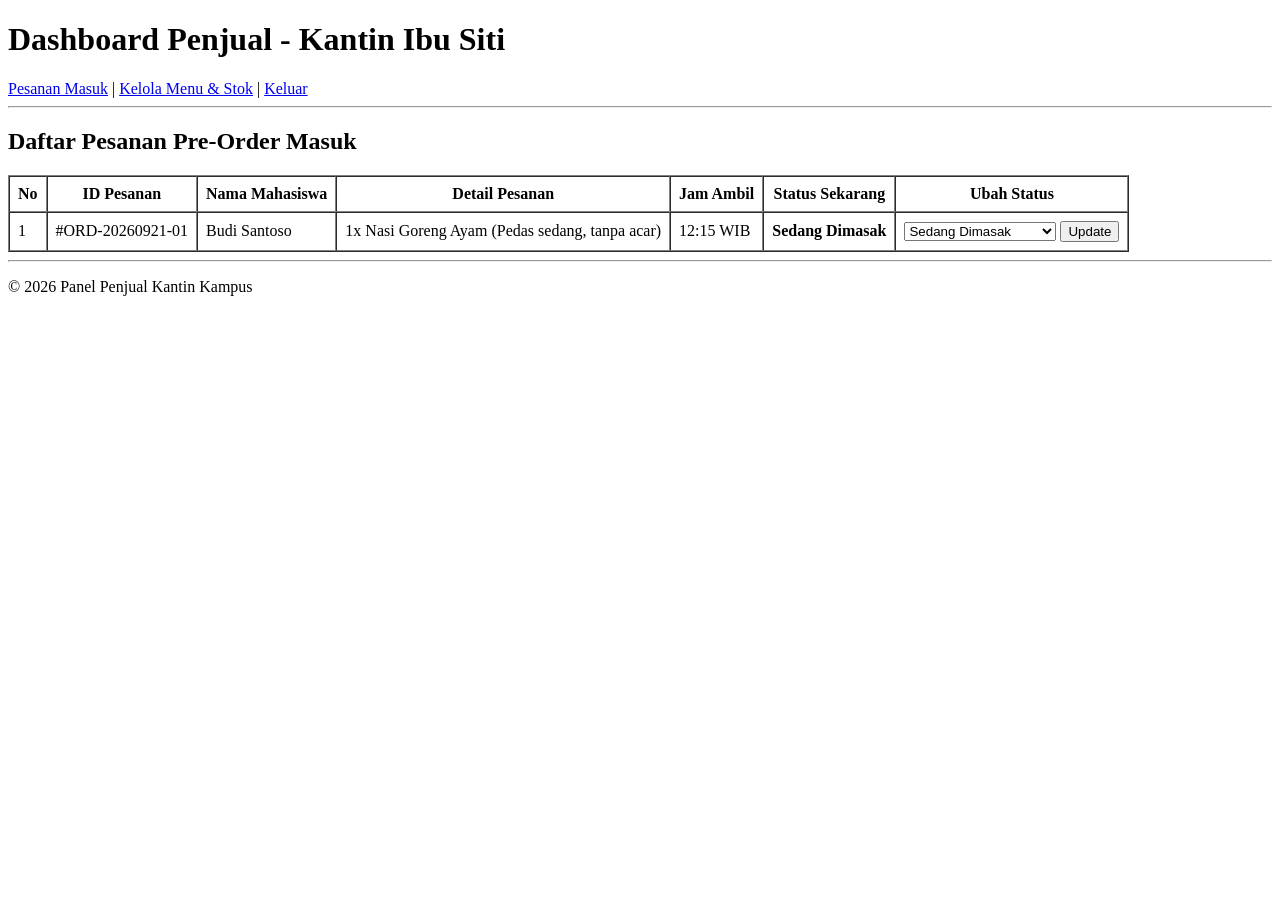
==== Penjual/dashboard.html @ 522747b7 "html dan css TapEat" ====
<!DOCTYPE html>
<html lang="id">
<head>
    <meta charset="UTF-8">
    <meta name="viewport" content="width=device-width, initial-scale=1.0">
    <title>Dashboard Penjual - Kantin Ibu Siti</title>
    <link rel="stylesheet" href=".../Assets/style.css">
</head>
<body>
    <header>
        <h1>Dashboard Penjual - Kantin Ibu Siti</h1>
        <nav>
            <a href="dashboard.html">Pesanan Masuk</a> | 
            <a href="menu.html">Kelola Menu & Stok</a> | 
            <a href="../login.html">Keluar</a>
        </nav>
    </header>
    <hr>
    <main>
        <h2>Daftar Pesanan Pre-Order Masuk</h2>
        
        <table border="1" cellpadding="8" cellspacing="0">
            <thead>
                <tr>
                    <th>No</th>
                    <th>ID Pesanan</th>
                    <th>Nama Mahasiswa</th>
                    <th>Detail Pesanan</th>
                    <th>Jam Ambil</th>
                    <th>Status Sekarang</th>
                    <th>Ubah Status</th>
                </tr>
            </thead>
            <tbody>
                <tr>
                    <td>1</td>
                    <td>#ORD-20260921-01</td>
                    <td>Budi Santoso</td>
                    <td>1x Nasi Goreng Ayam (Pedas sedang, tanpa acar)</td>
                    <td>12:15 WIB</td>
                    <td><strong>Sedang Dimasak</strong></td>
                    <td>
                        <form action="#" method="POST">
                            <select name="status">
                                <option value="menunggu">Menunggu Konfirmasi</option>
                                <option value="dimasak" selected>Sedang Dimasak</option>
                                <option value="siap">Siap Diambil</option>
                                <option value="selesai">Selesai</option>
                            </select>
                            <button type="submit">Update</button>
                        </form>
                    </td>
                </tr>
            </tbody>
        </table>
    </main>
    <hr>
    <footer>
        <p>&copy; 2026 Panel Penjual Kantin Kampus</p>
    </footer>
</body>
</html>
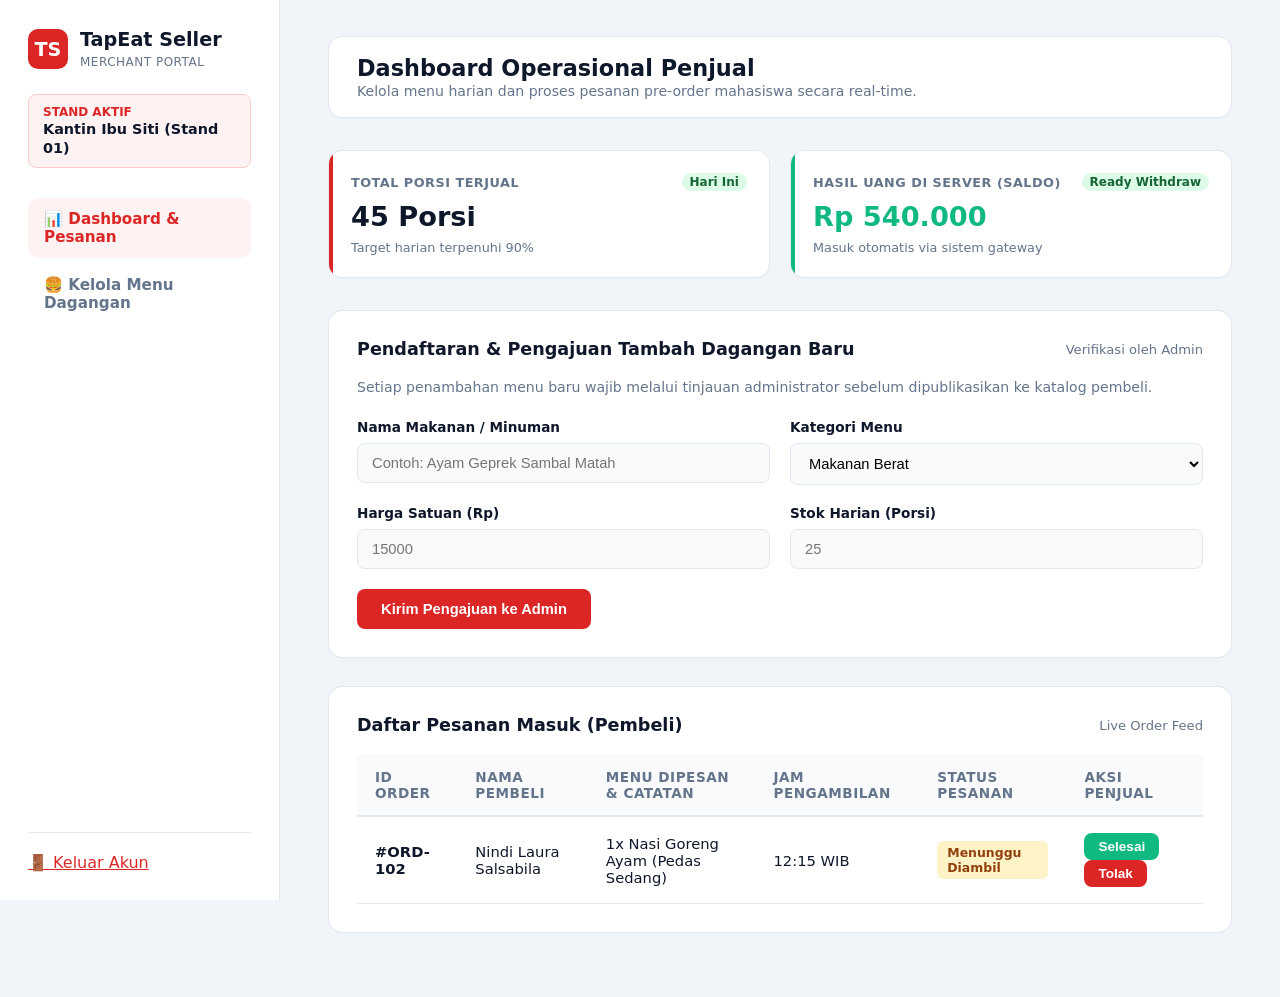
==== commit 197b033d: "Update halaman penjual dan pengguna" ====
--- a/Penjual/dashboard.html
+++ b/Penjual/dashboard.html
@@ -3,60 +3,260 @@
 <head>
     <meta charset="UTF-8">
     <meta name="viewport" content="width=device-width, initial-scale=1.0">
-    <title>Dashboard Penjual - Kantin Ibu Siti</title>
-    <link rel="stylesheet" href=".../Assets/style.css">
+    <title>Enterprise Seller Dashboard - TapEat</title>
+    <style>
+        :root { 
+            --primary: #dc2626; 
+            --primary-hover: #b91c1c; 
+            --bg-body: #f1f5f9; 
+            --surface: #ffffff; 
+            --text-main: #0f172a; 
+            --text-muted: #64748b; 
+            --border: #e2e8f0;
+            --success: #10b981;
+        }
+
+        body { 
+            font-family: 'Segoe UI', system-ui, -apple-system, sans-serif; 
+            background-color: var(--bg-body); 
+            color: var(--text-main); 
+            margin: 0; 
+            padding: 0; 
+            display: flex; 
+            min-height: 100vh; 
+        }
+        
+        /* Sidebar Professional */
+        aside { 
+            width: 280px; 
+            background: var(--surface); 
+            border-right: 1px solid var(--border); 
+            display: flex; 
+            flex-direction: column; 
+            padding: 28px; 
+            position: fixed; 
+            height: 100%; 
+            box-sizing: border-box; 
+            z-index: 50;
+        }
+        .brand-box { display: flex; align-items: center; gap: 12px; margin-bottom: 24px; }
+        .brand-logo { background: var(--primary); color: white; width: 40px; height: 40px; border-radius: 10px; display: flex; align-items: center; justify-content: center; font-weight: 700; font-size: 1.2rem; }
+        .brand-title h2 { color: var(--text-main); font-size: 1.2rem; font-weight: 700; margin: 0; }
+        .brand-title span { font-size: 0.75rem; color: var(--text-muted); font-weight: 500; text-transform: uppercase; letter-spacing: 0.5px; }
+        
+        .stand-badge-box { background: #fef2f2; border: 1px solid #fecaca; padding: 10px 14px; border-radius: 8px; margin-bottom: 30px; }
+        .stand-badge-box span { display: block; font-size: 0.75rem; color: var(--primary); font-weight: 700; text-transform: uppercase; }
+        .stand-badge-box strong { font-size: 0.9rem; color: var(--text-main); }
+
+        aside nav a { 
+            display: flex; 
+            align-items: center; 
+            gap: 12px; 
+            padding: 12px 16px; 
+            color: var(--text-muted); 
+            text-decoration: none; 
+            font-weight: 600; 
+            font-size: 0.95rem;
+            border-radius: 10px; 
+            margin-bottom: 6px; 
+            transition: all 0.2s ease; 
+        }
+        aside nav a.active, aside nav a:hover { background-color: #fef2f2; color: var(--primary); }
+        aside .sidebar-footer { margin-top: auto; padding-top: 20px; border-top: 1px solid var(--border); }
+
+        /* Main Workspace */
+        .main-content { margin-left: 280px; flex: 1; padding: 36px 48px; box-sizing: border-box; }
+        
+        /* Top Header */
+        .top-header { display: flex; justify-content: space-between; align-items: center; margin-bottom: 32px; background: var(--surface); padding: 18px 28px; border-radius: 14px; border: 1px solid var(--border); box-shadow: 0 1px 3px rgba(0,0,0,0.02); }
+        .top-header h1 { font-size: 1.4rem; font-weight: 700; margin: 0; color: var(--text-main); }
+        .top-header p { color: var(--text-muted); margin: 2px 0 0 0; font-size: 0.88rem; }
+
+        /* Stats Grid */
+        .stats-grid { display: grid; grid-template-columns: repeat(auto-fit, minmax(240px, 1fr)); gap: 20px; margin-bottom: 32px; }
+        .stat-card { background: var(--surface); border: 1px solid var(--border); border-radius: 14px; padding: 22px; box-shadow: 0 2px 4px rgba(0,0,0,0.01); position: relative; overflow: hidden; }
+        .stat-card::before { content: ''; position: absolute; top: 0; left: 0; width: 4px; height: 100%; background: var(--primary); }
+        .stat-card.success::before { background: var(--success); }
+        
+        .stat-header { display: flex; justify-content: space-between; align-items: center; margin-bottom: 10px; }
+        .stat-header h4 { margin: 0; color: var(--text-muted); font-size: 0.8rem; font-weight: 700; text-transform: uppercase; letter-spacing: 0.5px; }
+        .stat-badge { font-size: 0.75rem; padding: 2px 8px; border-radius: 20px; font-weight: 600; background: #dcfce7; color: #166534; }
+        .stat-card p { margin: 0; font-size: 1.7rem; font-weight: 800; color: var(--text-main); }
+        .stat-footer { margin-top: 8px; font-size: 0.8rem; color: var(--text-muted); }
+
+        /* Card Box & Form Grid */
+        .card-box { background: var(--surface); border: 1px solid var(--border); border-radius: 14px; padding: 28px; box-shadow: 0 2px 6px rgba(0,0,0,0.01); margin-bottom: 28px; }
+        .card-header-flex { display: flex; justify-content: space-between; align-items: center; margin-bottom: 20px; }
+        .card-box h3 { margin: 0; font-size: 1.1rem; font-weight: 700; color: var(--text-main); }
+        
+        .form-grid { display: grid; grid-template-columns: repeat(2, 1fr); gap: 20px; margin-bottom: 20px; }
+        .form-group { display: flex; flex-direction: column; }
+        .form-group label { font-weight: 600; font-size: 0.85rem; margin-bottom: 8px; color: var(--text-main); }
+        .form-group input, .form-group select { padding: 11px 14px; border: 1px solid var(--border); border-radius: 8px; font-size: 0.92rem; outline: none; background: #f8fafc; transition: border-color 0.2s; }
+        .form-group input:focus, .form-group select:focus { border-color: var(--primary); background: #ffffff; }
+
+        .btn-submit { background-color: var(--primary); color: white; border: none; padding: 12px 24px; border-radius: 8px; font-weight: 600; font-size: 0.92rem; cursor: pointer; transition: filter 0.2s; }
+        .btn-submit:hover { filter: brightness(0.9); }
+
+        /* Tables */
+        .data-table { width: 100%; border-collapse: collapse; text-align: left; font-size: 0.92rem; }
+        .data-table th { background-color: #f8fafc; padding: 14px 18px; border-bottom: 2px solid var(--border); font-weight: 600; color: var(--text-muted); font-size: 0.85rem; text-transform: uppercase; letter-spacing: 0.5px; }
+        .data-table td { padding: 16px 18px; border-bottom: 1px solid var(--border); color: var(--text-main); vertical-align: middle; }
+        .data-table tr:hover { background-color: #f8fafc; }
+
+        .status-badge { display: inline-block; padding: 4px 10px; border-radius: 6px; font-size: 0.78rem; font-weight: 600; background: #fef3c7; color: #92400e; }
+        
+        .btn-action { padding: 6px 14px; border-radius: 8px; font-weight: 600; font-size: 0.85rem; cursor: pointer; border: none; transition: filter 0.2s; }
+        .btn-action:hover { filter: brightness(0.9); }
+        .btn-done { background-color: var(--success); color: white; margin-right: 6px; }
+        .btn-reject { background-color: var(--primary); color: white; }
+
+        /* Toast Notification */
+        #toast-notification { visibility: hidden; min-width: 280px; background-color: #0f172a; color: #fff; text-align: center; border-radius: 10px; padding: 14px 22px; position: fixed; z-index: 1000; right: 30px; bottom: 30px; font-size: 0.92rem; box-shadow: 0 10px 25px rgba(0,0,0,0.15); border-left: 4px solid var(--success); }
+        #toast-notification.show { visibility: visible; animation: fadein 0.3s, fadeout 0.3s 2.2s; }
+        @keyframes fadein { from {bottom: 0; opacity: 0;} to {bottom: 30px; opacity: 1;} }
+        @keyframes fadeout { from {bottom: 30px; opacity: 1;} to {bottom: 0; opacity: 0;} }
+    </style>
 </head>
 <body>
-    <header>
-        <h1>Dashboard Penjual - Kantin Ibu Siti</h1>
+
+    <!-- Sidebar Penjual Profesional -->
+    <aside>
+        <div class="brand-box">
+            <div class="brand-logo">TS</div>
+            <div class="brand-title">
+                <h2>TapEat Seller</h2>
+                <span>Merchant Portal</span>
+            </div>
+        </div>
+        
+        <div class="stand-badge-box">
+            <span>Stand Aktif</span>
+            <strong>Kantin Ibu Siti (Stand 01)</strong>
+        </div>
+
         <nav>
-            <a href="dashboard.html">Pesanan Masuk</a> | 
-            <a href="menu.html">Kelola Menu & Stok</a> | 
-            <a href="../login.html">Keluar</a>
+            <a href="dashboard.html" class="active">📊 Dashboard & Pesanan</a>
+            <a href="menu.html">🍔 Kelola Menu Dagangan</a>
         </nav>
-    </header>
-    <hr>
-    <main>
-        <h2>Daftar Pesanan Pre-Order Masuk</h2>
-        
-        <table border="1" cellpadding="8" cellspacing="0">
-            <thead>
-                <tr>
-                    <th>No</th>
-                    <th>ID Pesanan</th>
-                    <th>Nama Mahasiswa</th>
-                    <th>Detail Pesanan</th>
-                    <th>Jam Ambil</th>
-                    <th>Status Sekarang</th>
-                    <th>Ubah Status</th>
-                </tr>
-            </thead>
-            <tbody>
-                <tr>
-                    <td>1</td>
-                    <td>#ORD-20260921-01</td>
-                    <td>Budi Santoso</td>
-                    <td>1x Nasi Goreng Ayam (Pedas sedang, tanpa acar)</td>
-                    <td>12:15 WIB</td>
-                    <td><strong>Sedang Dimasak</strong></td>
-                    <td>
-                        <form action="#" method="POST">
-                            <select name="status">
-                                <option value="menunggu">Menunggu Konfirmasi</option>
-                                <option value="dimasak" selected>Sedang Dimasak</option>
-                                <option value="siap">Siap Diambil</option>
-                                <option value="selesai">Selesai</option>
-                            </select>
-                            <button type="submit">Update</button>
-                        </form>
-                    </td>
-                </tr>
-            </tbody>
-        </table>
+        <div class="sidebar-footer">
+            <a href="../src/html/login.html" style="color: var(--primary);">🚪 Keluar Akun</a>
+        </div>
+    </aside>
+
+    <!-- Workspace Utama Penjual -->
+    <main class="main-content">
+        
+        <!-- Top Header -->
+        <div class="top-header">
+            <div>
+                <h1>Dashboard Operasional Penjual</h1>
+                <p>Kelola menu harian dan proses pesanan pre-order mahasiswa secara real-time.</p>
+            </div>
+        </div>
+
+        <!-- Statistik Kartu Korporat -->
+        <div class="stats-grid">
+            <div class="stat-card">
+                <div class="stat-header">
+                    <h4>Total Porsi Terjual</h4>
+                    <span class="stat-badge">Hari Ini</span>
+                </div>
+                <p>45 Porsi</p>
+                <div class="stat-footer">Target harian terpenuhi 90%</div>
+            </div>
+            <div class="stat-card success">
+                <div class="stat-header">
+                    <h4>Hasil Uang di Server (Saldo)</h4>
+                    <span class="stat-badge">Ready Withdraw</span>
+                </div>
+                <p style="color: var(--success);">Rp 540.000</p>
+                <div class="stat-footer">Masuk otomatis via sistem gateway</div>
+            </div>
+        </div>
+
+        <!-- Form Tambah Menu Proporsional & Rapi -->
+        <div class="card-box">
+            <div class="card-header-flex">
+                <h3>Pendaftaran & Pengajuan Tambah Dagangan Baru</h3>
+                <span style="font-size: 0.82rem; color: var(--text-muted);">Verifikasi oleh Admin</span>
+            </div>
+            <p style="color: var(--text-muted); font-size: 0.88rem; margin-top: 0; margin-bottom: 24px;">
+                Setiap penambahan menu baru wajib melalui tinjauan administrator sebelum dipublikasikan ke katalog pembeli.
+            </p>
+            <form onsubmit="event.preventDefault(); showToast('✓ Menu berhasil diajukan untuk diverifikasi Admin!');">
+                <div class="form-grid">
+                    <div class="form-group">
+                        <label>Nama Makanan / Minuman</label>
+                        <input type="text" placeholder="Contoh: Ayam Geprek Sambal Matah" required>
+                    </div>
+                    <div class="form-group">
+                        <label>Kategori Menu</label>
+                        <select required>
+                            <option value="makanan-berat">Makanan Berat</option>
+                            <option value="camilan">Camilan</option>
+                            <option value="minuman">Minuman</option>
+                        </select>
+                    </div>
+                    <div class="form-group">
+                        <label>Harga Satuan (Rp)</label>
+                        <input type="number" placeholder="15000" required>
+                    </div>
+                    <div class="form-group">
+                        <label>Stok Harian (Porsi)</label>
+                        <input type="number" placeholder="25" required>
+                    </div>
+                </div>
+                <button type="submit" class="btn-submit">Kirim Pengajuan ke Admin</button>
+            </form>
+        </div>
+
+        <!-- Daftar Pesanan Pembeli -->
+        <div class="card-box">
+            <div class="card-header-flex">
+                <h3>Daftar Pesanan Masuk (Pembeli)</h3>
+                <span style="font-size: 0.82rem; color: var(--text-muted);">Live Order Feed</span>
+            </div>
+            <div style="overflow-x: auto;">
+                <table class="data-table">
+                    <thead>
+                        <tr>
+                            <th>ID Order</th>
+                            <th>Nama Pembeli</th>
+                            <th>Menu Dipesan & Catatan</th>
+                            <th>Jam Pengambilan</th>
+                            <th>Status Pesanan</th>
+                            <th>Aksi Penjual</th>
+                        </tr>
+                    </thead>
+                    <tbody>
+                        <tr>
+                            <td style="font-weight: 600;">#ORD-102</td>
+                            <td>Nindi Laura Salsabila</td>
+                            <td>1x Nasi Goreng Ayam (Pedas Sedang)</td>
+                            <td>12:15 WIB</td>
+                            <td><span class="status-badge">Menunggu Diambil</span></td>
+                            <td>
+                                <button class="btn-action btn-done" onclick="showToast('✓ Pesanan berhasil diselesaikan!')">Selesai</button>
+                                <button class="btn-action btn-reject" onclick="showToast('Pesanan berhasil ditolak.')">Tolak</button>
+                            </td>
+                        </tr>
+                    </tbody>
+                </table>
+            </div>
+        </div>
     </main>
-    <hr>
-    <footer>
-        <p>&copy; 2026 Panel Penjual Kantin Kampus</p>
-    </footer>
+
+    <!-- Toast Notification -->
+    <div id="toast-notification">Notifikasi Berhasil</div>
+
+    <script>
+        function showToast(message) {
+            const toast = document.getElementById('toast-notification');
+            toast.textContent = message;
+            toast.className = "show";
+            setTimeout(() => { toast.className = toast.className.replace("show", ""); }, 2200);
+        }
+    </script>
 </body>
 </html>
